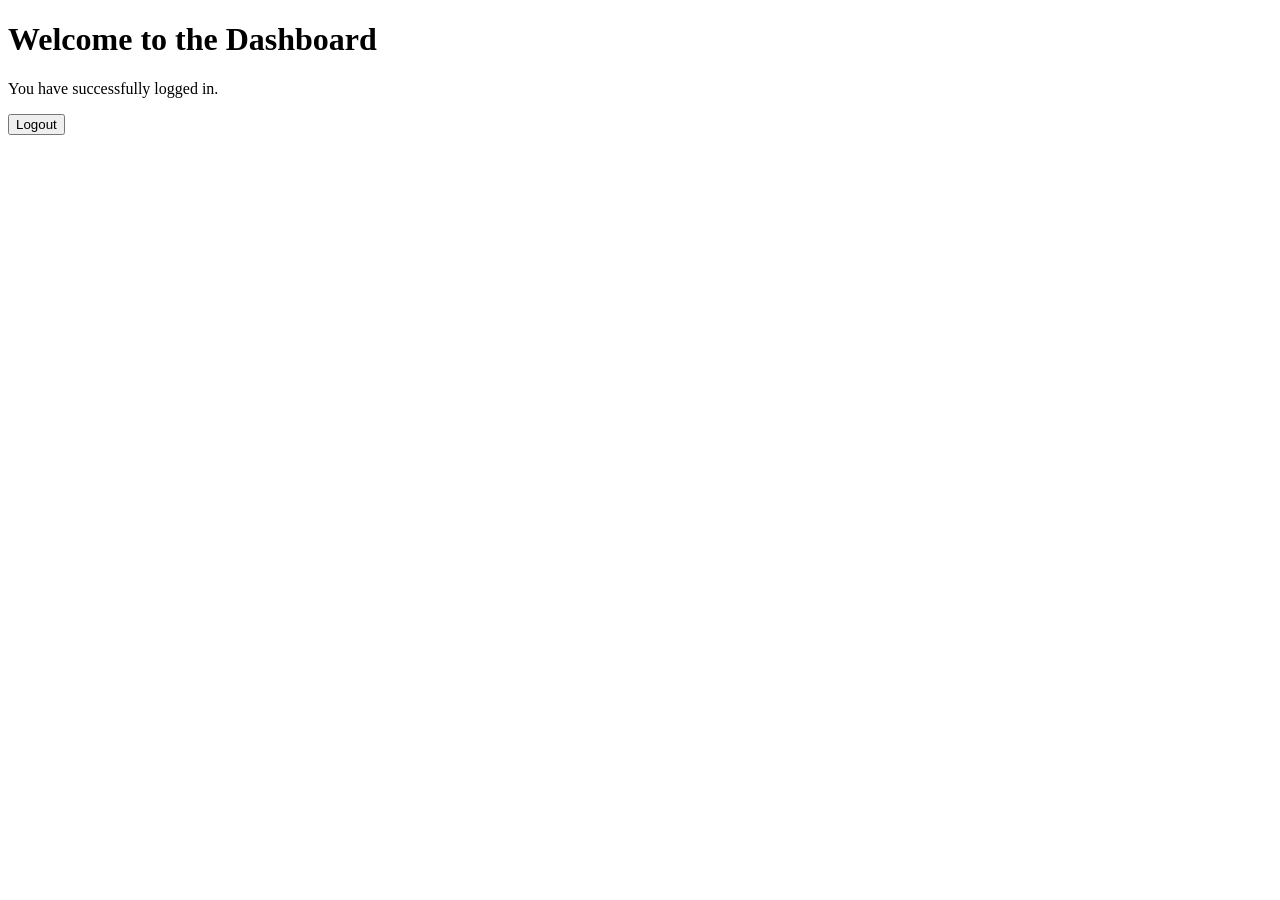
==== frontend/dashboard.html @ 023226ef "Initial Commit" ====
<!doctype html>
<html lang="en">
  <head>
    <meta charset="UTF-8" />
    <meta name="viewport" content="width=device-width, initial-scale=1.0" />
    <title>Dashboard</title>
  </head>
  <body>
    <h1>Welcome to the Dashboard</h1>

    <p>You have successfully logged in.</p>

    <button onclick="logout()">Logout</button>

    <script>
      function logout() {
        localStorage.removeItem("token");
        window.location.href = "index.html";
      }
    </script>
  </body>
</html>
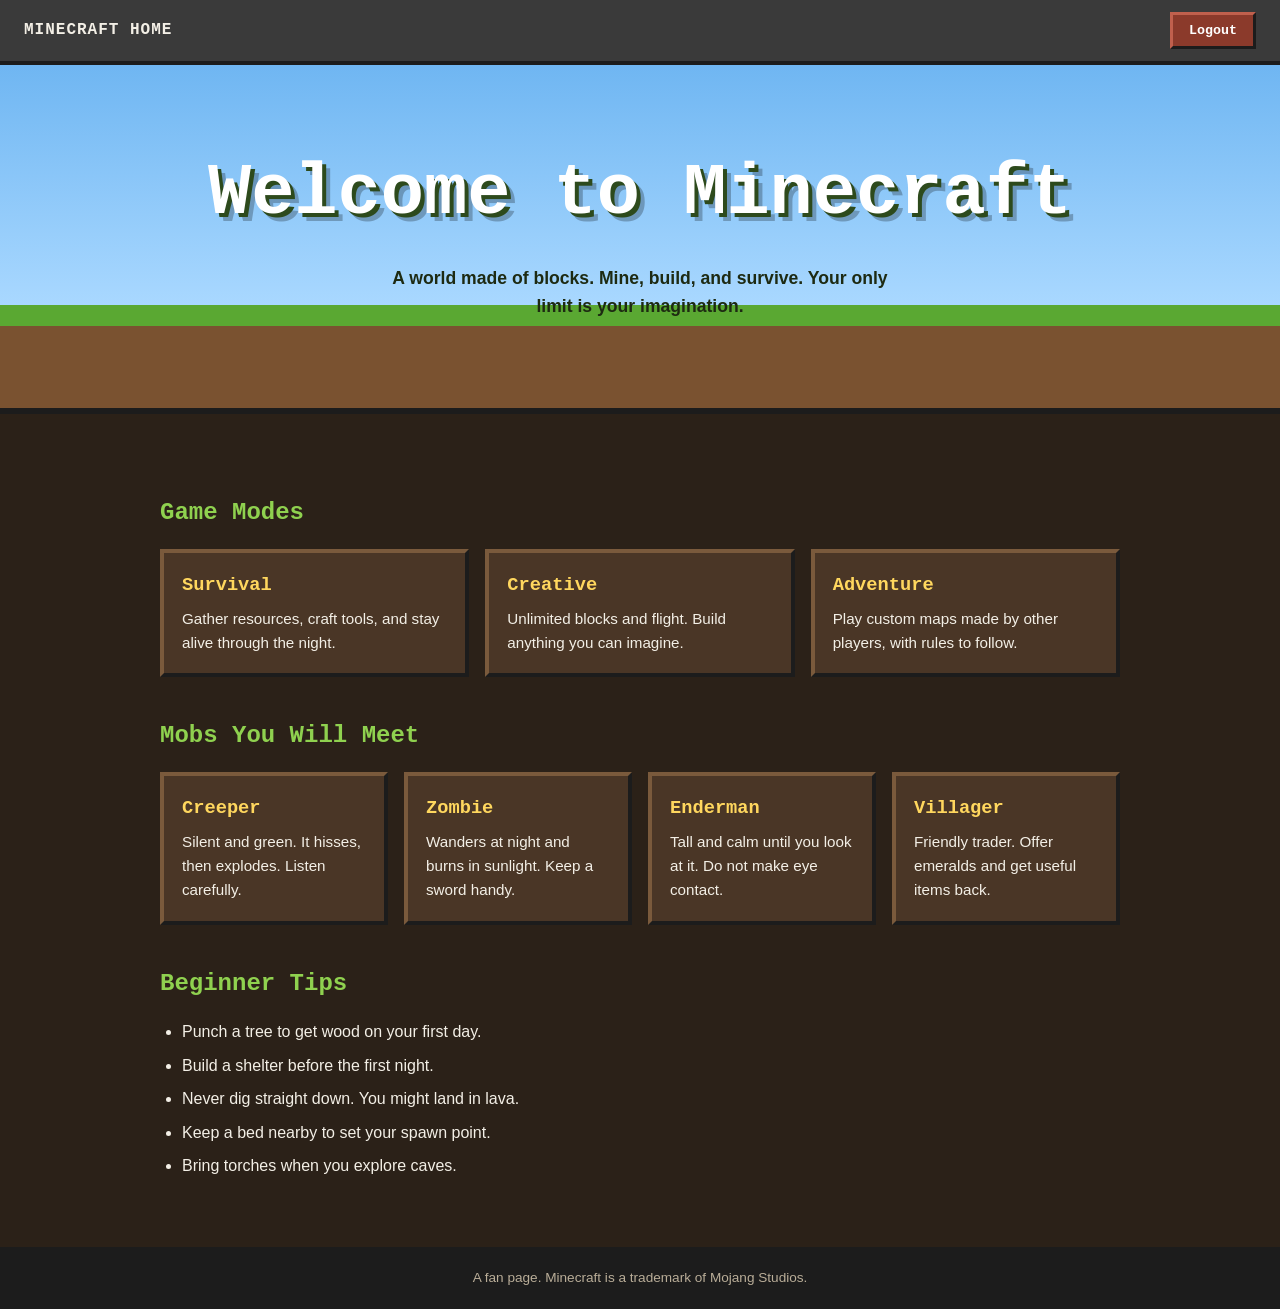
==== commit 1cb566f2: "Changes" ====
--- a/frontend/dashboard.html
+++ b/frontend/dashboard.html
@@ -3,14 +3,73 @@
   <head>
     <meta charset="UTF-8" />
     <meta name="viewport" content="width=device-width, initial-scale=1.0" />
-    <title>Dashboard</title>
+    <title>Minecraft Home</title>
+    <link rel="stylesheet" href="style.css" />
   </head>
-  <body>
-    <h1>Welcome to the Dashboard</h1>
+  <body class="dashboard">
+    <header class="topbar">
+      <span>MINECRAFT HOME</span>
+      <button class="logout-btn" onclick="logout()">Logout</button>
+    </header>
 
-    <p>You have successfully logged in.</p>
+    <section class="hero">
+      <h1>Welcome to Minecraft</h1>
+      <p>
+        A world made of blocks. Mine, build, and survive. Your only limit is
+        your imagination.
+      </p>
+    </section>
 
-    <button onclick="logout()">Logout</button>
+    <main>
+      <h2>Game Modes</h2>
+      <div class="grid">
+        <div class="block">
+          <h3>Survival</h3>
+          <p>Gather resources, craft tools, and stay alive through the night.</p>
+        </div>
+        <div class="block">
+          <h3>Creative</h3>
+          <p>Unlimited blocks and flight. Build anything you can imagine.</p>
+        </div>
+        <div class="block">
+          <h3>Adventure</h3>
+          <p>Play custom maps made by other players, with rules to follow.</p>
+        </div>
+      </div>
+
+      <h2>Mobs You Will Meet</h2>
+      <div class="grid">
+        <div class="block">
+          <h3>Creeper</h3>
+          <p>Silent and green. It hisses, then explodes. Listen carefully.</p>
+        </div>
+        <div class="block">
+          <h3>Zombie</h3>
+          <p>Wanders at night and burns in sunlight. Keep a sword handy.</p>
+        </div>
+        <div class="block">
+          <h3>Enderman</h3>
+          <p>Tall and calm until you look at it. Do not make eye contact.</p>
+        </div>
+        <div class="block">
+          <h3>Villager</h3>
+          <p>Friendly trader. Offer emeralds and get useful items back.</p>
+        </div>
+      </div>
+
+      <h2>Beginner Tips</h2>
+      <ul class="tips">
+        <li>Punch a tree to get wood on your first day.</li>
+        <li>Build a shelter before the first night.</li>
+        <li>Never dig straight down. You might land in lava.</li>
+        <li>Keep a bed nearby to set your spawn point.</li>
+        <li>Bring torches when you explore caves.</li>
+      </ul>
+    </main>
+
+    <footer class="footer">
+      A fan page. Minecraft is a trademark of Mojang Studios.
+    </footer>
 
     <script>
       function logout() {
--- a/frontend/style.css
+++ b/frontend/style.css
@@ -0,0 +1,168 @@
+body {
+  font-family: Arial, sans-serif;
+  background: #f4f4f4;
+  display: flex;
+  justify-content: center;
+  align-items: center;
+  height: 100vh;
+}
+
+.container {
+  background: white;
+  padding: 30px;
+  width: 320px;
+  border-radius: 10px;
+  box-shadow: 0 0 10px rgba(0, 0, 0, 0.1);
+}
+
+h2 {
+  text-align: center;
+}
+
+input {
+  width: 100%;
+  padding: 10px;
+  margin: 8px 0;
+  box-sizing: border-box;
+}
+
+button {
+  width: 100%;
+  padding: 10px;
+  margin-top: 8px;
+  cursor: pointer;
+}
+
+#message {
+  margin-top: 15px;
+  text-align: center;
+}
+
+/* ==========================================================
+   MINECRAFT DASHBOARD (only applies to <body class="dashboard">)
+   ========================================================== */
+
+body.dashboard {
+  display: block;
+  height: auto;
+  min-height: 100vh;
+  margin: 0;
+  background: #2b2118;
+  color: #f3efe6;
+  font-family: "Trebuchet MS", Verdana, sans-serif;
+  line-height: 1.6;
+}
+
+.dashboard .topbar {
+  display: flex;
+  justify-content: space-between;
+  align-items: center;
+  gap: 12px;
+  padding: 12px 24px;
+  background: #3a3a3a;
+  border-bottom: 4px solid #1c1c1c;
+}
+
+.dashboard .topbar span {
+  font-family: "Courier New", monospace;
+  font-weight: bold;
+  letter-spacing: 1px;
+}
+
+.dashboard .logout-btn {
+  width: auto;
+  margin: 0;
+  padding: 8px 16px;
+  background: #8b3a2b;
+  color: #fff;
+  font-family: "Courier New", monospace;
+  font-weight: bold;
+  border: 3px solid #1c1c1c;
+  border-top-color: #c0604d;
+  border-left-color: #c0604d;
+  border-radius: 0;
+}
+
+.dashboard .logout-btn:hover {
+  background: #a64a38;
+}
+
+.dashboard .hero {
+  padding: 72px 24px 88px;
+  text-align: center;
+  background:
+    linear-gradient(to bottom, #6fb6f2 0%, #a9d8ff 70%, #5aa832 70%, #5aa832 76%, #7a5230 76%);
+  border-bottom: 6px solid #1c1c1c;
+}
+
+.dashboard .hero h1 {
+  margin: 0 0 12px;
+  font-family: "Courier New", monospace;
+  font-size: clamp(2.2rem, 7vw, 4.5rem);
+  color: #fff;
+  text-shadow: 4px 4px 0 #2d4a1c, 8px 8px 0 rgba(0, 0, 0, 0.25);
+}
+
+.dashboard .hero p {
+  max-width: 520px;
+  margin: 0 auto;
+  font-size: 1.1rem;
+  color: #1d2a12;
+  font-weight: bold;
+}
+
+.dashboard main {
+  max-width: 960px;
+  margin: 0 auto;
+  padding: 40px 20px 20px;
+}
+
+.dashboard main h2 {
+  text-align: left;
+  margin: 40px 0 16px;
+  font-family: "Courier New", monospace;
+  color: #8fd14f;
+}
+
+.dashboard .grid {
+  display: grid;
+  grid-template-columns: repeat(auto-fit, minmax(210px, 1fr));
+  gap: 16px;
+}
+
+.dashboard .block {
+  padding: 18px;
+  background: #4a3626;
+  border: 4px solid #1c1c1c;
+  border-top-color: #7a5a3c;
+  border-left-color: #7a5a3c;
+}
+
+.dashboard .block h3 {
+  margin: 0 0 6px;
+  font-family: "Courier New", monospace;
+  color: #ffd75e;
+}
+
+.dashboard .block p {
+  margin: 0;
+  font-size: 0.95rem;
+}
+
+.dashboard .tips {
+  margin: 0;
+  padding-left: 22px;
+}
+
+.dashboard .tips li {
+  margin-bottom: 8px;
+}
+
+.dashboard .footer {
+  margin-top: 40px;
+  padding: 20px;
+  text-align: center;
+  font-size: 0.85rem;
+  color: #b9ad98;
+  background: #1c1c1c;
+}
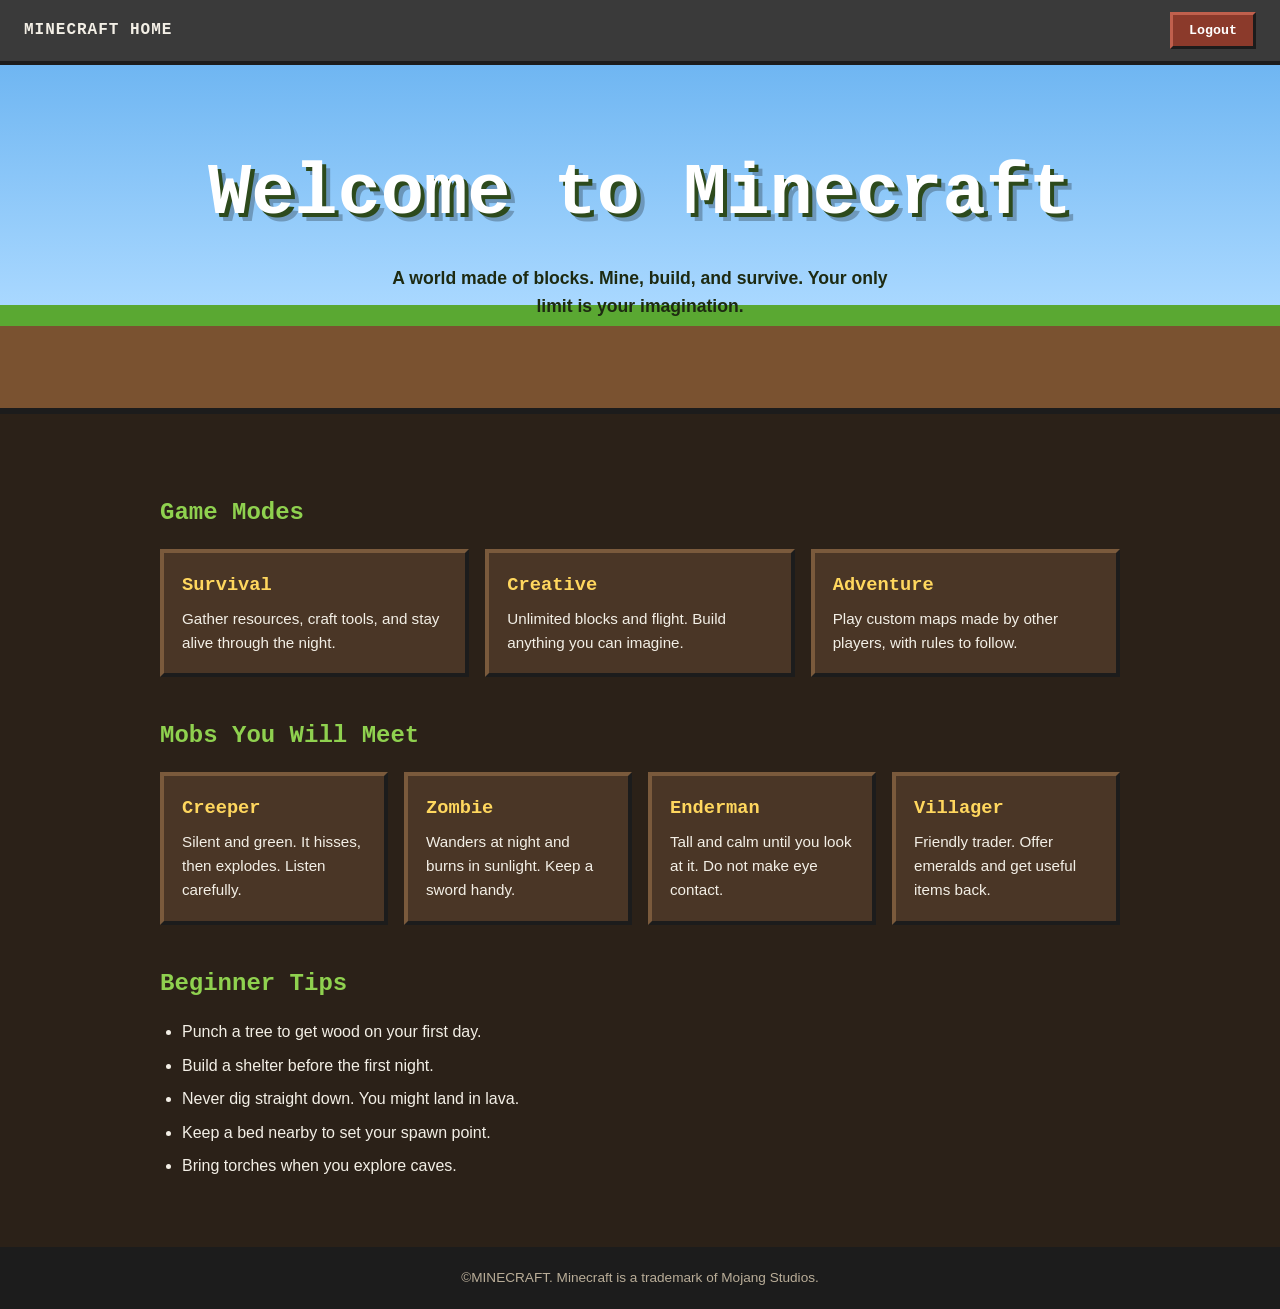
==== commit 12db1025: "changes again" ====
--- a/frontend/dashboard.html
+++ b/frontend/dashboard.html
@@ -67,9 +67,7 @@
       </ul>
     </main>
 
-    <footer class="footer">
-      A fan page. Minecraft is a trademark of Mojang Studios.
-    </footer>
+    <footer class="footer">&copy;MINECRAFT. Minecraft is a trademark of Mojang Studios.</footer>
 
     <script>
       function logout() {
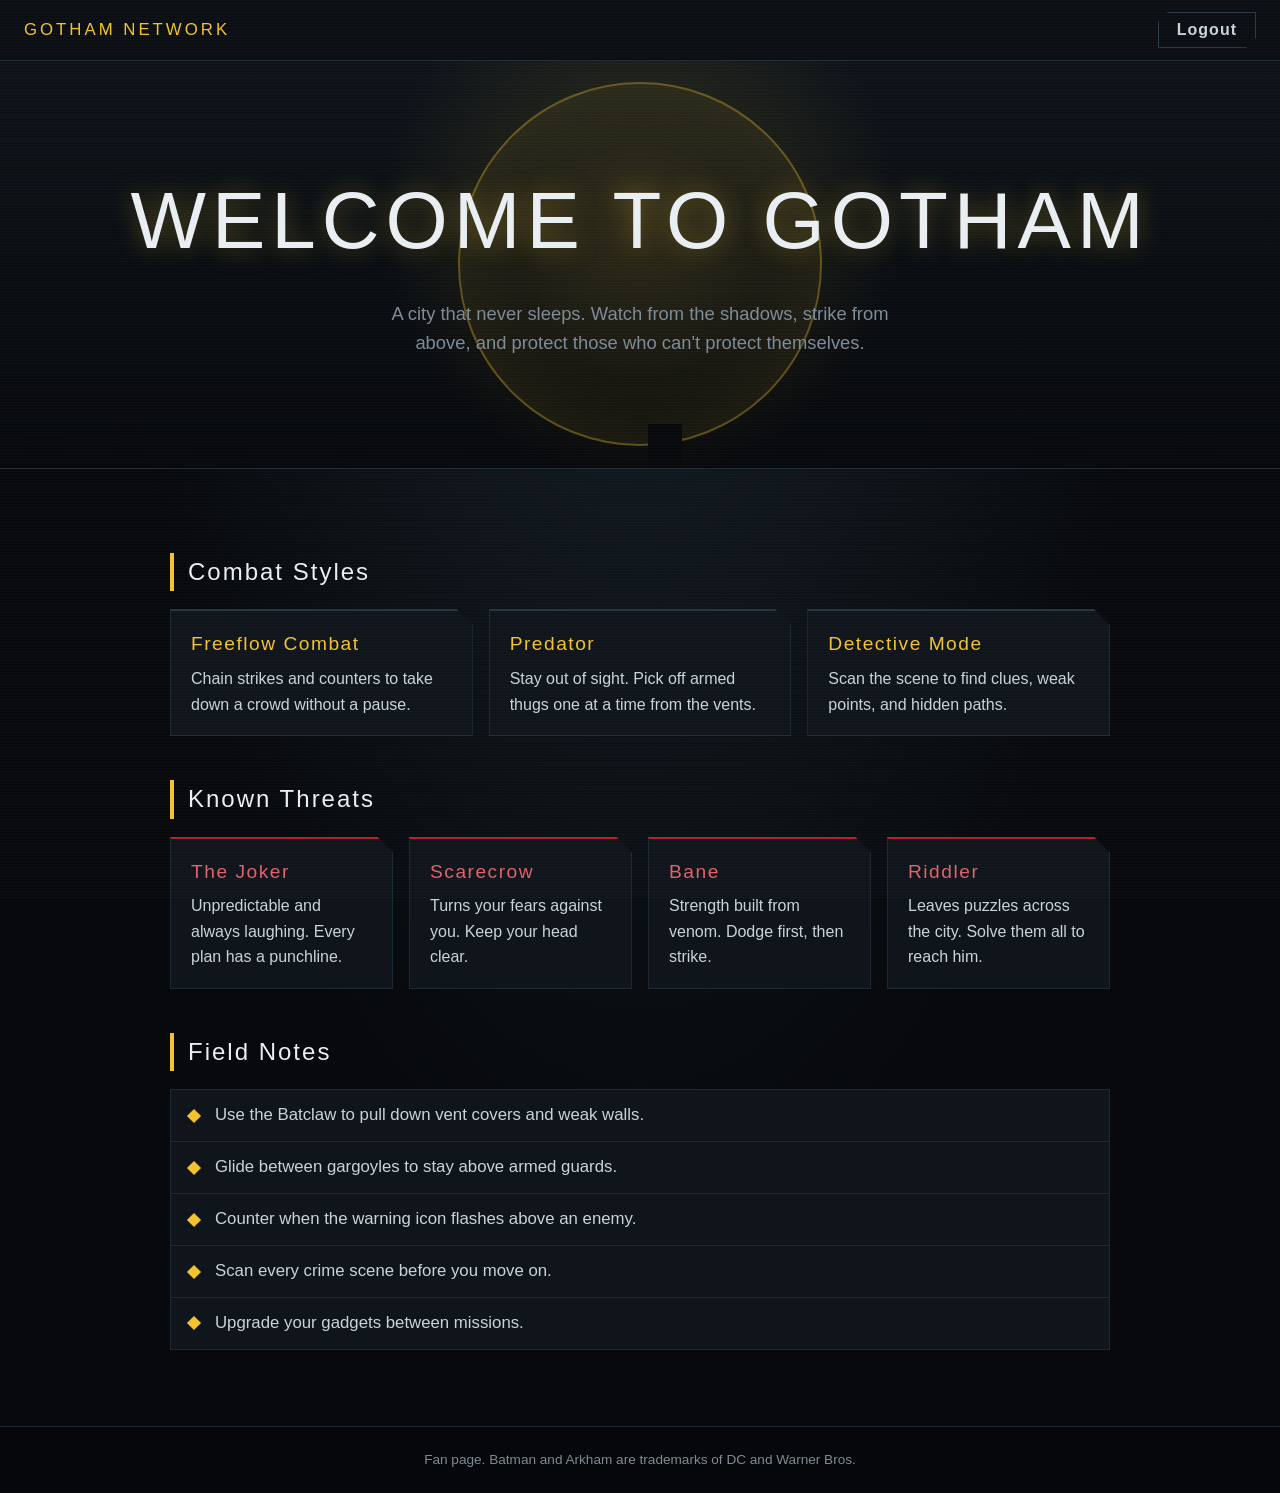
==== commit 5126cea4: "changes in dashboard" ====
--- a/frontend/dashboard.html
+++ b/frontend/dashboard.html
@@ -3,71 +3,73 @@
   <head>
     <meta charset="UTF-8" />
     <meta name="viewport" content="width=device-width, initial-scale=1.0" />
-    <title>Minecraft Home</title>
+    <title>Gotham Network</title>
     <link rel="stylesheet" href="style.css" />
   </head>
   <body class="dashboard">
     <header class="topbar">
-      <span>MINECRAFT HOME</span>
+      <span>GOTHAM NETWORK</span>
       <button class="logout-btn" onclick="logout()">Logout</button>
     </header>
 
     <section class="hero">
-      <h1>Welcome to Minecraft</h1>
+      <h1>Welcome to Gotham</h1>
       <p>
-        A world made of blocks. Mine, build, and survive. Your only limit is
-        your imagination.
+        A city that never sleeps. Watch from the shadows, strike from above,
+        and protect those who can't protect themselves.
       </p>
     </section>
 
     <main>
-      <h2>Game Modes</h2>
+      <h2>Combat Styles</h2>
       <div class="grid">
         <div class="block">
-          <h3>Survival</h3>
-          <p>Gather resources, craft tools, and stay alive through the night.</p>
+          <h3>Freeflow Combat</h3>
+          <p>Chain strikes and counters to take down a crowd without a pause.</p>
         </div>
         <div class="block">
-          <h3>Creative</h3>
-          <p>Unlimited blocks and flight. Build anything you can imagine.</p>
+          <h3>Predator</h3>
+          <p>Stay out of sight. Pick off armed thugs one at a time from the vents.</p>
         </div>
         <div class="block">
-          <h3>Adventure</h3>
-          <p>Play custom maps made by other players, with rules to follow.</p>
+          <h3>Detective Mode</h3>
+          <p>Scan the scene to find clues, weak points, and hidden paths.</p>
         </div>
       </div>
 
-      <h2>Mobs You Will Meet</h2>
-      <div class="grid">
+      <h2>Known Threats</h2>
+      <div class="grid threats">
         <div class="block">
-          <h3>Creeper</h3>
-          <p>Silent and green. It hisses, then explodes. Listen carefully.</p>
+          <h3>The Joker</h3>
+          <p>Unpredictable and always laughing. Every plan has a punchline.</p>
         </div>
         <div class="block">
-          <h3>Zombie</h3>
-          <p>Wanders at night and burns in sunlight. Keep a sword handy.</p>
+          <h3>Scarecrow</h3>
+          <p>Turns your fears against you. Keep your head clear.</p>
         </div>
         <div class="block">
-          <h3>Enderman</h3>
-          <p>Tall and calm until you look at it. Do not make eye contact.</p>
+          <h3>Bane</h3>
+          <p>Strength built from venom. Dodge first, then strike.</p>
         </div>
         <div class="block">
-          <h3>Villager</h3>
-          <p>Friendly trader. Offer emeralds and get useful items back.</p>
+          <h3>Riddler</h3>
+          <p>Leaves puzzles across the city. Solve them all to reach him.</p>
         </div>
       </div>
 
-      <h2>Beginner Tips</h2>
+      <h2>Field Notes</h2>
       <ul class="tips">
-        <li>Punch a tree to get wood on your first day.</li>
-        <li>Build a shelter before the first night.</li>
-        <li>Never dig straight down. You might land in lava.</li>
-        <li>Keep a bed nearby to set your spawn point.</li>
-        <li>Bring torches when you explore caves.</li>
+        <li>Use the Batclaw to pull down vent covers and weak walls.</li>
+        <li>Glide between gargoyles to stay above armed guards.</li>
+        <li>Counter when the warning icon flashes above an enemy.</li>
+        <li>Scan every crime scene before you move on.</li>
+        <li>Upgrade your gadgets between missions.</li>
       </ul>
     </main>
 
-    <footer class="footer">&copy;MINECRAFT. Minecraft is a trademark of Mojang Studios.</footer>
+    <footer class="footer">
+      Fan page. Batman and Arkham are trademarks of DC and Warner Bros.
+    </footer>
 
     <script>
       function logout() {
--- a/frontend/style.css
+++ b/frontend/style.css
@@ -1,168 +1,312 @@
-body {
-  font-family: Arial, sans-serif;
-  background: #f4f4f4;
-  display: flex;
-  justify-content: center;
-  align-items: center;
-  height: 100vh;
-}
-
-.container {
-  background: white;
-  padding: 30px;
-  width: 320px;
-  border-radius: 10px;
-  box-shadow: 0 0 10px rgba(0, 0, 0, 0.1);
-}
-
-h2 {
-  text-align: center;
-}
-
-input {
-  width: 100%;
-  padding: 10px;
-  margin: 8px 0;
+/* ==========================================================
+   BATMAN: ARKHAM DASHBOARD - single self-contained stylesheet
+   (does not depend on style.css)
+   ========================================================== */
+
+:root {
+  --bg: #07090c;
+  --panel: #10151b;
+  --panel-edge: #1d2a33;
+  --steel: #2a3a45;
+  --text: #c9d4da;
+  --muted: #7d8c96;
+  --scan: #f2c230;      /* detective-vision yellow */
+  --scan-dim: rgba(242, 194, 48, 0.35);
+  --alert: #b3202a;
+}
+
+* {
   box-sizing: border-box;
 }
 
-button {
-  width: 100%;
-  padding: 10px;
-  margin-top: 8px;
-  cursor: pointer;
-}
-
-#message {
-  margin-top: 15px;
-  text-align: center;
-}
-
-/* ==========================================================
-   MINECRAFT DASHBOARD (only applies to <body class="dashboard">)
-   ========================================================== */
-
 body.dashboard {
-  display: block;
-  height: auto;
+  margin: 0;
   min-height: 100vh;
-  margin: 0;
-  background: #2b2118;
-  color: #f3efe6;
-  font-family: "Trebuchet MS", Verdana, sans-serif;
+  background:
+    radial-gradient(ellipse at 50% -10%, #17222b 0%, transparent 60%),
+    var(--bg);
+  color: var(--text);
+  font-family: "Rajdhani", "Segoe UI", "Trebuchet MS", sans-serif;
+  font-size: 1.05rem;
   line-height: 1.6;
 }
 
-.dashboard .topbar {
+/* faint scanlines over the whole screen */
+body.dashboard::before {
+  content: "";
+  position: fixed;
+  inset: 0;
+  pointer-events: none;
+  background: repeating-linear-gradient(
+    to bottom,
+    rgba(255, 255, 255, 0.025) 0,
+    rgba(255, 255, 255, 0.025) 1px,
+    transparent 1px,
+    transparent 3px
+  );
+  z-index: 10;
+}
+
+/* ---------- top bar ---------- */
+
+.topbar {
   display: flex;
   justify-content: space-between;
   align-items: center;
   gap: 12px;
   padding: 12px 24px;
-  background: #3a3a3a;
-  border-bottom: 4px solid #1c1c1c;
-}
-
-.dashboard .topbar span {
-  font-family: "Courier New", monospace;
-  font-weight: bold;
+  background: #0b0f13;
+  border-bottom: 1px solid var(--panel-edge);
+}
+
+.topbar span {
+  font-family: "Impact", "Arial Narrow Bold", sans-serif;
+  letter-spacing: 3px;
+  color: var(--scan);
+}
+
+.logout-btn {
+  padding: 8px 18px;
+  background: transparent;
+  color: var(--text);
+  font-family: inherit;
+  font-size: 1rem;
+  font-weight: 700;
   letter-spacing: 1px;
-}
-
-.dashboard .logout-btn {
-  width: auto;
-  margin: 0;
-  padding: 8px 16px;
-  background: #8b3a2b;
+  border: 1px solid var(--steel);
+  border-radius: 0;
+  cursor: pointer;
+  clip-path: polygon(10px 0, 100% 0, 100% calc(100% - 10px), calc(100% - 10px) 100%, 0 100%, 0 10px);
+  transition: color 0.15s, border-color 0.15s, background 0.15s;
+}
+
+.logout-btn:hover {
   color: #fff;
-  font-family: "Courier New", monospace;
-  font-weight: bold;
-  border: 3px solid #1c1c1c;
-  border-top-color: #c0604d;
-  border-left-color: #c0604d;
-  border-radius: 0;
-}
-
-.dashboard .logout-btn:hover {
-  background: #a64a38;
-}
-
-.dashboard .hero {
-  padding: 72px 24px 88px;
+  background: var(--alert);
+  border-color: var(--alert);
+}
+
+.logout-btn:focus-visible,
+.block:focus-visible {
+  outline: 2px solid var(--scan);
+  outline-offset: 3px;
+}
+
+/* ---------- hero ---------- */
+
+.hero {
+  position: relative;
+  padding: 96px 24px 110px;
   text-align: center;
+  overflow: hidden;
+  border-bottom: 1px solid var(--panel-edge);
   background:
-    linear-gradient(to bottom, #6fb6f2 0%, #a9d8ff 70%, #5aa832 70%, #5aa832 76%, #7a5230 76%);
-  border-bottom: 6px solid #1c1c1c;
-}
-
-.dashboard .hero h1 {
-  margin: 0 0 12px;
-  font-family: "Courier New", monospace;
-  font-size: clamp(2.2rem, 7vw, 4.5rem);
-  color: #fff;
-  text-shadow: 4px 4px 0 #2d4a1c, 8px 8px 0 rgba(0, 0, 0, 0.25);
-}
-
-.dashboard .hero p {
-  max-width: 520px;
+    radial-gradient(circle at 50% 38%, rgba(242, 194, 48, 0.16) 0%, transparent 38%),
+    linear-gradient(to bottom, #0d1319 0%, #07090c 100%);
+}
+
+/* the signal: a glowing ring with a bat shape cut into it */
+.hero::before {
+  content: "";
+  position: absolute;
+  left: 50%;
+  top: 50%;
+  width: 360px;
+  height: 360px;
+  transform: translate(-50%, -50%);
+  border-radius: 50%;
+  border: 2px solid var(--scan-dim);
+  box-shadow: 0 0 80px rgba(242, 194, 48, 0.12) inset;
+  pointer-events: none;
+}
+
+/* skyline silhouette */
+.hero::after {
+  content: "";
+  position: absolute;
+  left: 0;
+  right: 0;
+  bottom: 0;
+  height: 46px;
+  background:
+    linear-gradient(#07090c, #07090c) 2% 100% / 40px 30px no-repeat,
+    linear-gradient(#07090c, #07090c) 9% 100% / 30px 42px no-repeat,
+    linear-gradient(#07090c, #07090c) 16% 100% / 50px 24px no-repeat,
+    linear-gradient(#07090c, #07090c) 27% 100% / 28px 38px no-repeat,
+    linear-gradient(#07090c, #07090c) 38% 100% / 56px 28px no-repeat,
+    linear-gradient(#07090c, #07090c) 52% 100% / 34px 44px no-repeat,
+    linear-gradient(#07090c, #07090c) 63% 100% / 48px 26px no-repeat,
+    linear-gradient(#07090c, #07090c) 74% 100% / 30px 40px no-repeat,
+    linear-gradient(#07090c, #07090c) 84% 100% / 52px 30px no-repeat,
+    linear-gradient(#07090c, #07090c) 95% 100% / 36px 36px no-repeat;
+}
+
+.hero h1 {
+  position: relative;
+  z-index: 1;
+  margin: 0 0 14px;
+  font-family: "Impact", "Arial Narrow Bold", sans-serif;
+  font-weight: 400;
+  font-size: clamp(2.4rem, 8vw, 5rem);
+  letter-spacing: 6px;
+  text-transform: uppercase;
+  color: #e8eef1;
+  text-shadow: 0 0 24px rgba(242, 194, 48, 0.35);
+  animation: flicker 1.2s steps(1) 1;
+}
+
+.hero p {
+  position: relative;
+  z-index: 1;
+  max-width: 540px;
   margin: 0 auto;
-  font-size: 1.1rem;
-  color: #1d2a12;
-  font-weight: bold;
-}
-
-.dashboard main {
-  max-width: 960px;
+  font-size: 1.15rem;
+  color: var(--muted);
+}
+
+/* the one orchestrated moment: the title flickers on like a powering terminal */
+@keyframes flicker {
+  0%   { opacity: 0; }
+  10%  { opacity: 1; }
+  16%  { opacity: 0.2; }
+  24%  { opacity: 1; }
+  30%  { opacity: 0.5; }
+  40%  { opacity: 1; }
+}
+
+/* ---------- content ---------- */
+
+main {
+  max-width: 980px;
   margin: 0 auto;
   padding: 40px 20px 20px;
 }
 
-.dashboard main h2 {
-  text-align: left;
-  margin: 40px 0 16px;
-  font-family: "Courier New", monospace;
-  color: #8fd14f;
-}
-
-.dashboard .grid {
+main h2 {
+  margin: 44px 0 18px;
+  padding-left: 14px;
+  border-left: 4px solid var(--scan);
+  font-family: "Impact", "Arial Narrow Bold", sans-serif;
+  font-weight: 400;
+  font-size: 1.5rem;
+  letter-spacing: 2px;
+  color: #e8eef1;
+}
+
+.grid {
   display: grid;
-  grid-template-columns: repeat(auto-fit, minmax(210px, 1fr));
+  grid-template-columns: repeat(auto-fit, minmax(220px, 1fr));
   gap: 16px;
 }
 
-.dashboard .block {
-  padding: 18px;
-  background: #4a3626;
-  border: 4px solid #1c1c1c;
-  border-top-color: #7a5a3c;
-  border-left-color: #7a5a3c;
-}
-
-.dashboard .block h3 {
+.block {
+  position: relative;
+  padding: 18px 18px 18px 20px;
+  background: var(--panel);
+  border: 1px solid var(--panel-edge);
+  border-top: 2px solid var(--steel);
+  clip-path: polygon(0 0, calc(100% - 16px) 0, 100% 16px, 100% 100%, 0 100%);
+  transition: border-color 0.2s, background 0.2s;
+}
+
+.block:hover {
+  background: #151d25;
+  border-top-color: var(--scan);
+}
+
+.block h3 {
   margin: 0 0 6px;
-  font-family: "Courier New", monospace;
-  color: #ffd75e;
-}
-
-.dashboard .block p {
+  font-family: "Impact", "Arial Narrow Bold", sans-serif;
+  font-weight: 400;
+  font-size: 1.2rem;
+  letter-spacing: 1.5px;
+  color: var(--scan);
+}
+
+.block p {
   margin: 0;
-  font-size: 0.95rem;
-}
-
-.dashboard .tips {
+  font-size: 1rem;
+  color: var(--text);
+}
+
+/* threat cards get a red edge instead of steel */
+.threats .block {
+  border-top-color: var(--alert);
+}
+
+.threats .block:hover {
+  border-top-color: #e0343f;
+}
+
+.threats .block h3 {
+  color: #e0626b;
+}
+
+.tips {
   margin: 0;
-  padding-left: 22px;
-}
-
-.dashboard .tips li {
-  margin-bottom: 8px;
-}
-
-.dashboard .footer {
-  margin-top: 40px;
-  padding: 20px;
+  padding: 0;
+  list-style: none;
+  border: 1px solid var(--panel-edge);
+  background: var(--panel);
+}
+
+.tips li {
+  padding: 12px 18px 12px 44px;
+  position: relative;
+  border-bottom: 1px solid var(--panel-edge);
+}
+
+.tips li:last-child {
+  border-bottom: 0;
+}
+
+.tips li::before {
+  content: "";
+  position: absolute;
+  left: 18px;
+  top: 50%;
+  width: 10px;
+  height: 10px;
+  transform: translateY(-50%) rotate(45deg);
+  background: var(--scan);
+}
+
+/* ---------- footer ---------- */
+
+.footer {
+  margin-top: 56px;
+  padding: 22px;
   text-align: center;
   font-size: 0.85rem;
-  color: #b9ad98;
-  background: #1c1c1c;
-}
+  color: var(--muted);
+  background: #05070a;
+  border-top: 1px solid var(--panel-edge);
+}
+
+/* ---------- responsive / motion ---------- */
+
+@media (max-width: 600px) {
+  .hero {
+    padding: 64px 16px 90px;
+  }
+
+  .hero::before {
+    width: 240px;
+    height: 240px;
+  }
+
+  .topbar {
+    padding: 10px 14px;
+  }
+}
+
+@media (prefers-reduced-motion: reduce) {
+  .hero h1 {
+    animation: none;
+  }
+
+  .block,
+  .logout-btn {
+    transition: none;
+  }
+}
